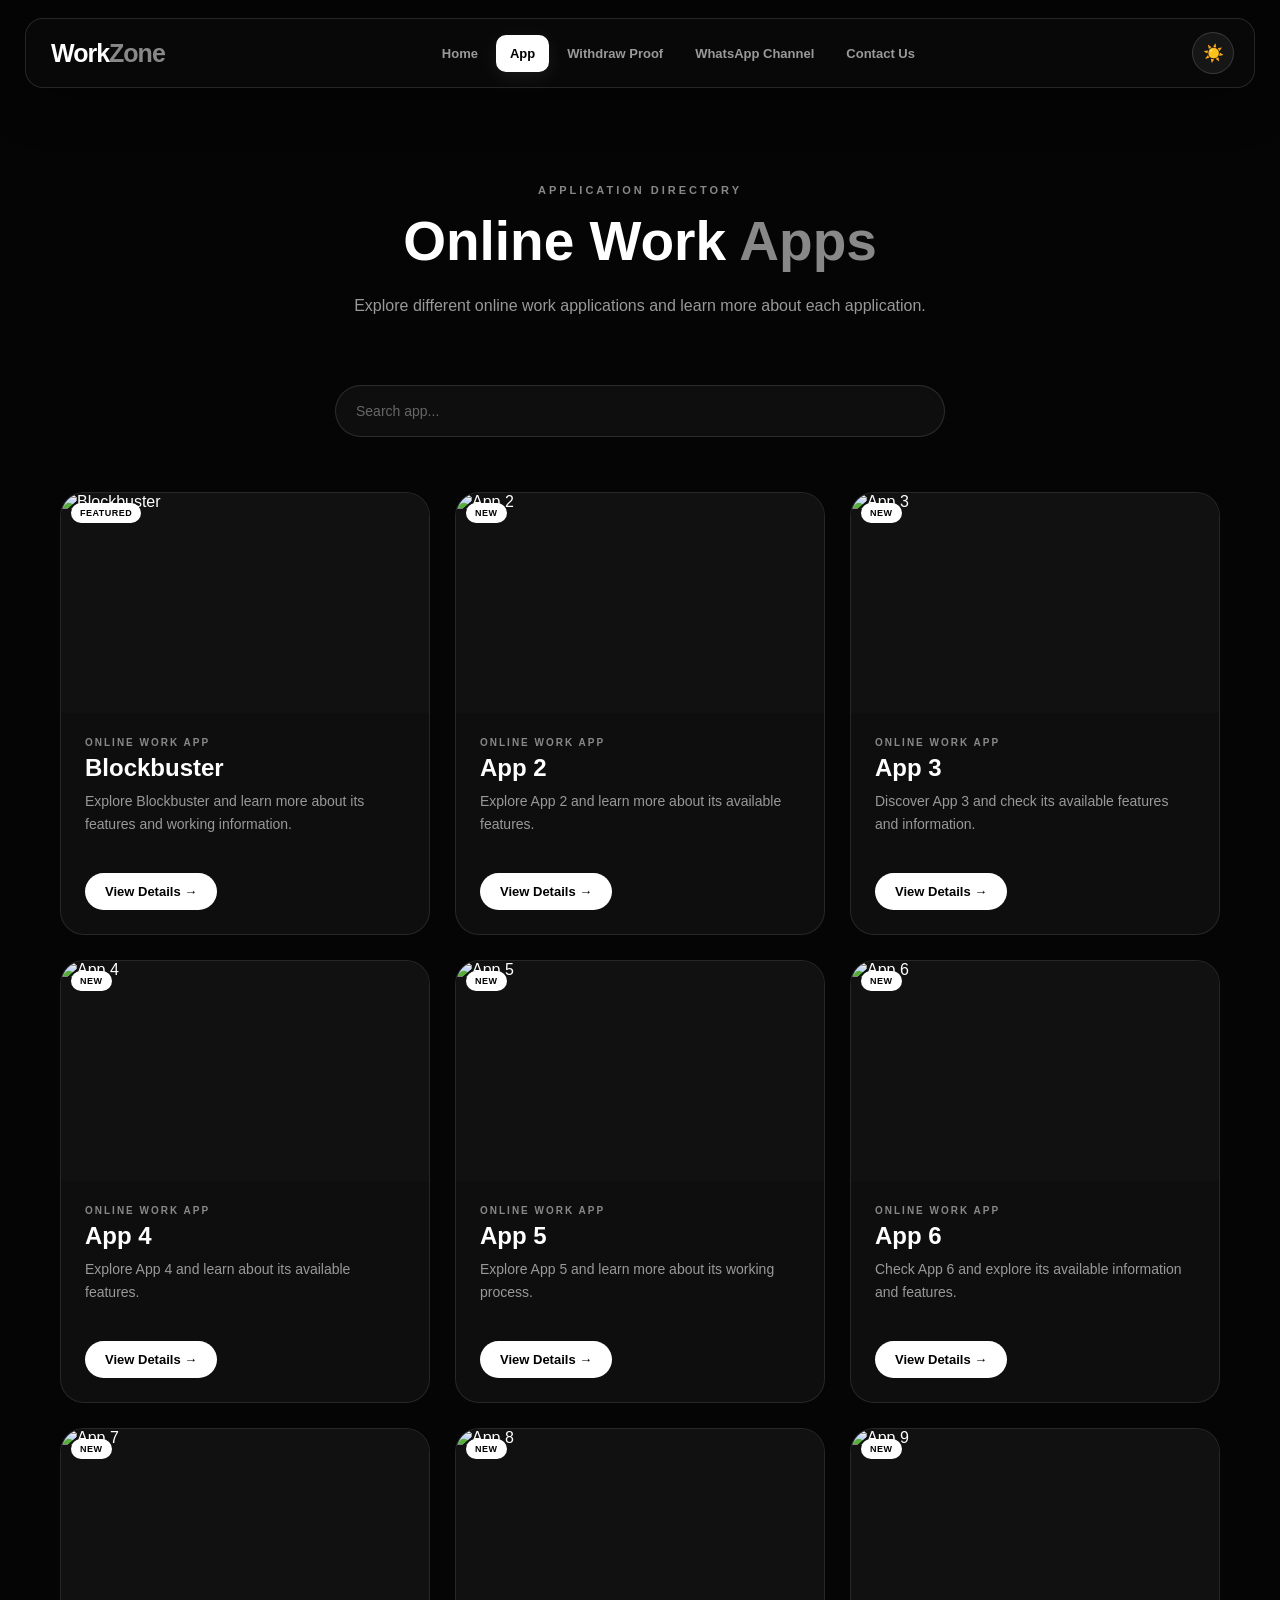
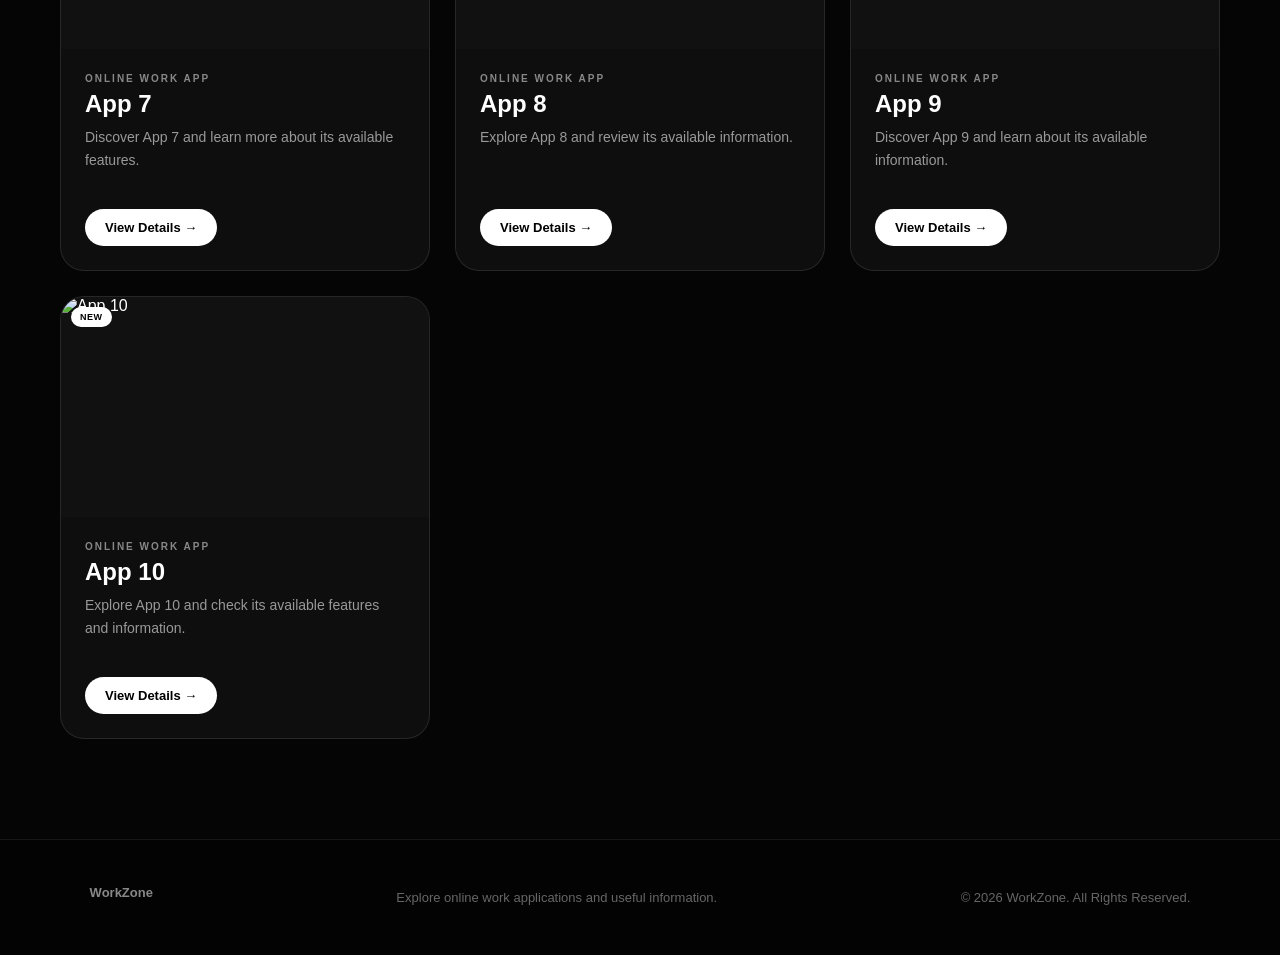
==== app.html @ 57184863 "Upload EarnAura website" ====
<!DOCTYPE html>
<html lang="en">

<head>
    <meta charset="UTF-8">
    <meta name="viewport" content="width=device-width, initial-scale=1.0">

    <title>WorkZone - Online Work Apps</title>

    <link rel="stylesheet" href="app.css">
</head>

<body>

<!-- =========================
     NAVBAR
========================== -->

<nav class="navbar">

    <a href="index.html" class="logo">
        Work<span>Zone</span>
    </a>

    <button class="menu-btn" onclick="toggleMenu()">
        ☰
    </button>

    <ul class="nav-links" id="navLinks">

        <li>
            <a href="index.html">Home</a>
        </li>

        <li>
            <a href="app.html" class="active">App</a>
        </li>

        <li>
            <a href="withdraw-proof.html">
                Withdraw Proof
            </a>
        </li>

        <li>
            <a href="index.html#whatsapp">
                WhatsApp Channel
            </a>
        </li>

        <li>
            <a href="index.html#contact">
                Contact Us
            </a>
        </li>

    </ul>

    <button
        class="theme-toggle"
        id="themeToggle"
        aria-label="Change Theme"
    >
        ☀️
    </button>

</nav>


<!-- =========================
     PAGE HEADER
========================== -->

<header class="page-header">

    <span class="section-tag">
        APPLICATION DIRECTORY
    </span>

    <h1>
        Online Work <span>Apps</span>
    </h1>

    <p>
        Explore different online work applications and
        learn more about each application.
    </p>

</header>


<!-- =========================
     SEARCH
========================== -->

<div class="app-search">

    <input
        type="text"
        id="appSearch"
        placeholder="Search app..."
        onkeyup="searchApps()"
    >

</div>


<!-- =========================
     APPS
========================== -->

<main class="apps-container">


    <!-- APP 1 -->

    <article class="app-card">

        <div class="app-image">

            <img
                src="images/app1.jpg"
                alt="Blockbuster"
            >

            <span>FEATURED</span>

        </div>

        <div class="app-info">

            <small>ONLINE WORK APP</small>

            <h2>Blockbuster</h2>

            <p>
                Explore Blockbuster and learn more about
                its features and working information.
            </p>

            <a href="app1.html">
                View Details →
            </a>

        </div>

    </article>


    <!-- APP 2 -->

    <article class="app-card">

        <div class="app-image">

            <img
                src="images/app2.jpg"
                alt="App 2"
            >

            <span>NEW</span>

        </div>

        <div class="app-info">

            <small>ONLINE WORK APP</small>

            <h2>App 2</h2>

            <p>
                Explore App 2 and learn more about its
                available features.
            </p>

            <a href="app2.html">
                View Details →
            </a>

        </div>

    </article>


    <!-- APP 3 -->

    <article class="app-card">

        <div class="app-image">

            <img
                src="images/app3.jpg"
                alt="App 3"
            >

            <span>NEW</span>

        </div>

        <div class="app-info">

            <small>ONLINE WORK APP</small>

            <h2>App 3</h2>

            <p>
                Discover App 3 and check its available
                features and information.
            </p>

            <a href="app3.html">
                View Details →
            </a>

        </div>

    </article>


    <!-- APP 4 -->

    <article class="app-card">

        <div class="app-image">

            <img
                src="images/app4.jpg"
                alt="App 4"
            >

            <span>NEW</span>

        </div>

        <div class="app-info">

            <small>ONLINE WORK APP</small>

            <h2>App 4</h2>

            <p>
                Explore App 4 and learn about its
                available features.
            </p>

            <a href="app4.html">
                View Details →
            </a>

        </div>

    </article>


    <!-- APP 5 -->

    <article class="app-card">

        <div class="app-image">

            <img
                src="images/app5.jpg"
                alt="App 5"
            >

            <span>NEW</span>

        </div>

        <div class="app-info">

            <small>ONLINE WORK APP</small>

            <h2>App 5</h2>

            <p>
                Explore App 5 and learn more about
                its working process.
            </p>

            <a href="app5.html">
                View Details →
            </a>

        </div>

    </article>


    <!-- APP 6 -->

    <article class="app-card">

        <div class="app-image">

            <img
                src="images/app6.jpg"
                alt="App 6"
            >

            <span>NEW</span>

        </div>

        <div class="app-info">

            <small>ONLINE WORK APP</small>

            <h2>App 6</h2>

            <p>
                Check App 6 and explore its available
                information and features.
            </p>

            <a href="app6.html">
                View Details →
            </a>

        </div>

    </article>


    <!-- APP 7 -->

    <article class="app-card">

        <div class="app-image">

            <img
                src="images/app7.jpg"
                alt="App 7"
            >

            <span>NEW</span>

        </div>

        <div class="app-info">

            <small>ONLINE WORK APP</small>

            <h2>App 7</h2>

            <p>
                Discover App 7 and learn more about
                its available features.
            </p>

            <a href="app7.html">
                View Details →
            </a>

        </div>

    </article>


    <!-- APP 8 -->

    <article class="app-card">

        <div class="app-image">

            <img
                src="images/app8.jpg"
                alt="App 8"
            >

            <span>NEW</span>

        </div>

        <div class="app-info">

            <small>ONLINE WORK APP</small>

            <h2>App 8</h2>

            <p>
                Explore App 8 and review its available
                information.
            </p>

            <a href="app8.html">
                View Details →
            </a>

        </div>

    </article>


    <!-- APP 9 -->

    <article class="app-card">

        <div class="app-image">

            <img
                src="images/app9.jpg"
                alt="App 9"
            >

            <span>NEW</span>

        </div>

        <div class="app-info">

            <small>ONLINE WORK APP</small>

            <h2>App 9</h2>

            <p>
                Discover App 9 and learn about its
                available information.
            </p>

            <a href="app9.html">
                View Details →
            </a>

        </div>

    </article>


    <!-- APP 10 -->

    <article class="app-card">

        <div class="app-image">

            <img
                src="images/app10.jpg"
                alt="App 10"
            >

            <span>NEW</span>

        </div>

        <div class="app-info">

            <small>ONLINE WORK APP</small>

            <h2>App 10</h2>

            <p>
                Explore App 10 and check its available
                features and information.
            </p>

            <a href="app10.html">
                View Details →
            </a>

        </div>

    </article>


</main>


<!-- =========================
     FOOTER
========================== -->

<footer class="app-footer">

    <a href="index.html" class="footer-logo">
        Work<span>Zone</span>
    </a>

    <p>
        Explore online work applications and useful information.
    </p>

    <p>
        © 2026 WorkZone. All Rights Reserved.
    </p>

</footer>


<!-- =========================
     JAVASCRIPT
========================== -->

<script>

function toggleMenu() {

    document
        .getElementById("navLinks")
        .classList.toggle("show");

}


function searchApps() {

    const input =
        document
            .getElementById("appSearch")
            .value
            .toLowerCase()
            .trim();

    const cards =
        document.querySelectorAll(".app-card");


    cards.forEach(card => {

        const name =
            card
                .querySelector("h2")
                .textContent
                .toLowerCase();


        if (name.includes(input)) {

            card.style.display = "";

        } else {

            card.style.display = "none";

        }

    });

}


document
    .querySelectorAll(".nav-links a")
    .forEach(link => {

        link.addEventListener("click", () => {

            document
                .getElementById("navLinks")
                .classList.remove("show");

        });

    });


/* THEME */

const themeToggle =
    document.getElementById("themeToggle");


themeToggle.addEventListener("click", () => {

    document.body.classList.toggle("light-mode");


    if (
        document.body.classList.contains("light-mode")
    ) {

        themeToggle.textContent = "🌙";

        localStorage.setItem(
            "workzone-theme",
            "light"
        );

    } else {

        themeToggle.textContent = "☀️";

        localStorage.setItem(
            "workzone-theme",
            "dark"
        );

    }

});


if (
    localStorage.getItem("workzone-theme")
    === "light"
) {

    document.body.classList.add("light-mode");

    themeToggle.textContent = "🌙";

}

</script>

</body>
</html>
---- app.css ----
/* =====================================================
   WORKZONE - APP CSS
   Same Navbar + Color Scheme as Withdraw Proof
===================================================== */


/* =========================
   RESET
========================== */

* {
    margin: 0;
    padding: 0;
    box-sizing: border-box;
}

html {
    scroll-behavior: smooth;
}

body {
    font-family: Arial, Helvetica, sans-serif;
    background: #050505;
    color: #ffffff;
    min-height: 100vh;
    transition: background 0.4s ease, color 0.4s ease;
    overflow-x: hidden;
}

a {
    text-decoration: none;
    color: inherit;
}

img {
    display: block;
    max-width: 100%;
}

button,
input {
    font-family: inherit;
}


/* =========================
   NAVBAR
========================== */

.navbar {
    position: fixed;
    top: 18px;
    left: 50%;
    transform: translateX(-50%);

    width: calc(100% - 50px);
    max-width: 1250px;
    min-height: 70px;

    padding: 10px 20px 10px 25px;

    display: flex;
    align-items: center;
    justify-content: space-between;

    gap: 15px;

    background: rgba(10, 10, 10, 0.82);

    border: 1px solid rgba(255, 255, 255, 0.12);

    border-radius: 18px;

    backdrop-filter: blur(18px);
    -webkit-backdrop-filter: blur(18px);

    box-shadow:
        0 15px 45px rgba(0, 0, 0, 0.35);

    z-index: 9999;

    animation: navbarDrop 0.8s ease both;
}


/* LOGO */

.logo {
    color: #ffffff;

    text-decoration: none;

    font-size: 25px;
    font-weight: 900;

    letter-spacing: -1px;

    white-space: nowrap;

    transition: 0.3s ease;
}

.logo span {
    color: #888888;
}

.logo:hover {
    transform: translateY(-2px);
}


/* NAV LINKS */

.nav-links {
    display: flex;

    align-items: center;
    justify-content: center;

    gap: 4px;

    list-style: none;

    margin: 0;
    padding: 0;

    flex: 1;
}

.nav-links a {
    display: block;

    padding: 11px 14px;

    color: #999999;

    text-decoration: none;

    font-size: 13px;
    font-weight: 600;

    border-radius: 10px;

    transition:
        color 0.3s ease,
        background 0.3s ease,
        transform 0.3s ease;
}

.nav-links a:hover {
    color: #ffffff;

    background: rgba(255, 255, 255, 0.06);

    transform: translateY(-2px);
}

.nav-links a.active {
    color: #000000;

    background: #ffffff;

    font-weight: 800;

    box-shadow:
        0 5px 20px rgba(255, 255, 255, 0.08);
}


/* MENU BUTTON */

.menu-btn {
    display: none;

    width: 42px;
    height: 42px;

    border: 1px solid rgba(255, 255, 255, 0.15);

    border-radius: 10px;

    background: rgba(255, 255, 255, 0.06);

    color: #ffffff;

    font-size: 21px;

    cursor: pointer;

    transition: 0.3s ease;
}

.menu-btn:hover {
    background: #ffffff;
    color: #000000;
}


/* THEME BUTTON */

.theme-toggle {
    flex-shrink: 0;

    width: 42px;
    height: 42px;

    border: 1px solid rgba(255, 255, 255, 0.15);

    border-radius: 50%;

    background: rgba(255, 255, 255, 0.06);

    color: #ffffff;

    font-size: 17px;

    cursor: pointer;

    display: flex;
    align-items: center;
    justify-content: center;

    transition: 0.3s ease;
}

.theme-toggle:hover {
    background: #ffffff;

    color: #000000;

    transform:
        rotate(20deg)
        scale(1.08);
}


/* =========================
   PAGE HEADER
========================== */

.page-header {
    max-width: 850px;

    margin: auto;

    padding:
        180px
        20px
        65px;

    text-align: center;

    animation:
        headerShow 1s ease both;
}

.section-tag {
    display: inline-block;

    color: #888888;

    font-size: 11px;

    letter-spacing: 3px;

    font-weight: 800;

    margin-bottom: 15px;
}

.page-header h1 {
    font-size: 55px;

    line-height: 1.1;

    margin-bottom: 20px;

    font-weight: 900;
}

.page-header h1 span {
    color: #888888;
}

.page-header p {
    color: #999999;

    line-height: 1.8;

    font-size: 16px;
}


/* =========================
   SEARCH
========================== */

.app-search {
    max-width: 650px;

    margin:
        0 auto 55px;

    padding:
        0 20px;
}

.app-search input {
    width: 100%;

    height: 52px;

    padding:
        0 20px;

    background:
        rgba(255, 255, 255, 0.04);

    border:
        1px solid
        rgba(255, 255, 255, 0.12);

    border-radius: 30px;

    outline: none;

    color: #ffffff;

    font-size: 14px;

    transition: 0.3s ease;
}

.app-search input::placeholder {
    color: #666666;
}

.app-search input:focus {
    border-color:
        rgba(255, 255, 255, 0.35);

    background:
        rgba(255, 255, 255, 0.07);

    box-shadow:
        0 0 0 4px
        rgba(255, 255, 255, 0.03);
}


/* =========================
   APPS CONTAINER
========================== */

.apps-container {
    max-width: 1200px;

    margin: auto;

    padding:
        0 20px
        100px;

    display: grid;

    grid-template-columns:
        repeat(3, 1fr);

    gap: 25px;
}


/* =========================
   APP CARD
========================== */

.app-card {
    position: relative;

    overflow: hidden;

    background:
        rgba(255, 255, 255, 0.04);

    border:
        1px solid
        rgba(255, 255, 255, 0.10);

    border-radius: 24px;

    transition:
        transform 0.4s ease,
        border-color 0.4s ease,
        box-shadow 0.4s ease;
}

.app-card:hover {
    transform:
        translateY(-7px);

    border-color:
        rgba(255, 255, 255, 0.25);

    box-shadow:
        0 25px 60px
        rgba(0, 0, 0, 0.50);
}


/* =========================
   APP IMAGE
========================== */

.app-image {
    position: relative;

    width: 100%;

    height: 220px;

    background: #111111;

    overflow: hidden;
}

.app-image img {
    width: 100%;
    height: 100%;

    object-fit: cover;

    display: block;

    transition:
        transform 0.5s ease,
        filter 0.4s ease;
}

.app-card:hover .app-image img {
    transform: scale(1.08);

    filter: brightness(1.08);
}


/* BADGE */

.app-image span {
    position: absolute;

    top: 10px;
    left: 10px;

    padding:
        5px 9px;

    background: #ffffff;

    color: #000000;

    border-radius: 15px;

    font-size: 9px;

    font-weight: 900;

    letter-spacing: 0.5px;
}


/* =========================
   APP INFO
========================== */

.app-info {
    padding: 24px;
}

.app-info small {
    display: block;

    color: #888888;

    font-size: 10px;

    letter-spacing: 2px;

    font-weight: 800;

    margin-bottom: 6px;
}

.app-info h2 {
    color: #ffffff;

    font-size: 24px;

    margin:
        0 0 8px;

    font-weight: 800;
}

.app-info p {
    color: #999999;

    font-size: 14px;

    line-height: 1.6;

    min-height: 65px;
}


/* =========================
   VIEW DETAILS BUTTON
========================== */

.app-info a {
    display: inline-block;

    margin-top: 18px;

    padding:
        11px 20px;

    background: #ffffff;

    color: #000000;

    text-decoration: none;

    border-radius: 25px;

    font-size: 13px;

    font-weight: 800;

    transition:
        transform 0.3s ease,
        box-shadow 0.3s ease;
}

.app-info a:hover {
    transform:
        translateX(5px);

    box-shadow:
        0 10px 30px
        rgba(255, 255, 255, 0.15);
}


/* =========================
   FOOTER
========================== */

.app-footer {
    padding:
        45px 7%;

    border-top:
        1px solid
        rgba(255, 255, 255, 0.08);

    display: flex;

    align-items: center;
    justify-content: space-between;

    gap: 30px;

    background: #030303;
}

.footer-logo {
    display: inline-block;

    color: #ffffff;

    text-decoration: none;

    font-size: 25px;

    font-weight: 900;

    margin-bottom: 10px;
}

.footer-logo span {
    color: #888888;
}

.app-footer p {
    color: #666666;

    font-size: 13px;
}

.app-footer > a {
    color: #888888;

    text-decoration: none;

    font-size: 13px;

    font-weight: 700;

    transition: 0.3s ease;
}

.app-footer > a:hover {
    color: #ffffff;
}


/* =========================
   ANIMATIONS
========================== */

@keyframes navbarDrop {

    from {
        opacity: 0;

        transform:
            translateX(-50%)
            translateY(-30px);
    }

    to {
        opacity: 1;

        transform:
            translateX(-50%)
            translateY(0);
    }
}

@keyframes headerShow {

    from {
        opacity: 0;

        transform:
            translateY(40px);
    }

    to {
        opacity: 1;

        transform:
            translateY(0);
    }
}


/* =========================
   LIGHT MODE
========================== */

body.light-mode {
    background: #f5f5f5;

    color: #111111;
}


/* NAVBAR */

body.light-mode .navbar {
    background:
        rgba(255, 255, 255, 0.88);

    border-color:
        rgba(0, 0, 0, 0.10);

    box-shadow:
        0 15px 45px
        rgba(0, 0, 0, 0.10);
}

body.light-mode .logo {
    color: #111111;
}

body.light-mode .logo span {
    color: #777777;
}

body.light-mode .nav-links a {
    color: #666666;
}

body.light-mode .nav-links a:hover {
    color: #111111;

    background:
        rgba(0, 0, 0, 0.05);
}

body.light-mode .nav-links a.active {
    background: #111111;

    color: #ffffff;
}

body.light-mode .theme-toggle {
    background: #111111;

    color: #ffffff;

    border-color: #222222;
}

body.light-mode .menu-btn {
    background: rgba(0, 0, 0, 0.05);

    color: #111111;

    border-color:
        rgba(0, 0, 0, 0.12);
}


/* HEADER */

body.light-mode .page-header h1 {
    color: #111111;
}

body.light-mode .page-header h1 span {
    color: #777777;
}

body.light-mode .page-header p {
    color: #666666;
}


/* SEARCH */

body.light-mode .app-search input {
    background: #ffffff;

    color: #111111;

    border-color:
        rgba(0, 0, 0, 0.12);
}

body.light-mode .app-search input::placeholder {
    color: #999999;
}

body.light-mode .app-search input:focus {
    border-color:
        rgba(0, 0, 0, 0.30);

    background: #ffffff;
}


/* APP CARDS */

body.light-mode .app-card {
    background: #ffffff;

    border-color:
        rgba(0, 0, 0, 0.10);

    box-shadow:
        0 10px 35px
        rgba(0, 0, 0, 0.05);
}

body.light-mode .app-card:hover {
    border-color:
        rgba(0, 0, 0, 0.20);

    box-shadow:
        0 25px 60px
        rgba(0, 0, 0, 0.10);
}

body.light-mode .app-info h2 {
    color: #111111;
}

body.light-mode .app-info p {
    color: #666666;
}


/* FOOTER */

body.light-mode .app-footer {
    background: #eeeeee;

    border-color:
        rgba(0, 0, 0, 0.10);
}

body.light-mode .footer-logo {
    color: #111111;
}

body.light-mode .footer-logo span {
    color: #777777;
}

body.light-mode .app-footer p {
    color: #777777;
}

body.light-mode .app-footer > a {
    color: #666666;
}

body.light-mode .app-footer > a:hover {
    color: #111111;
}


/* =========================
   TABLET
========================== */

@media (max-width: 1050px) {

    .nav-links a {
        padding:
            10px 9px;

        font-size: 12px;
    }

    .apps-container {
        grid-template-columns:
            repeat(2, 1fr);
    }
}


/* =========================
   MOBILE
========================== */

@media (max-width: 850px) {

    .navbar {
        width:
            calc(100% - 30px);

        min-height: 65px;

        padding:
            8px 15px;
    }

    .menu-btn {
        display: flex;

        align-items: center;
        justify-content: center;

        margin-left: auto;
    }

    .nav-links {
        position: absolute;

        top: 76px;
        left: 0;

        width: 100%;

        padding: 12px;

        display: flex;

        flex-direction: column;

        align-items: stretch;

        gap: 5px;

        background:
            rgba(10, 10, 10, 0.96);

        border:
            1px solid
            rgba(255, 255, 255, 0.12);

        border-radius: 16px;

        backdrop-filter: blur(20px);

        opacity: 0;

        visibility: hidden;

        transform:
            translateY(-15px)
            scale(0.98);

        transition:
            opacity 0.3s ease,
            visibility 0.3s ease,
            transform 0.3s ease;
    }

    .nav-links.show {
        opacity: 1;

        visibility: visible;

        transform:
            translateY(0)
            scale(1);
    }

    .nav-links a {
        width: 100%;

        padding:
            13px 15px;
    }

    body.light-mode .nav-links {
        background:
            rgba(255, 255, 255, 0.97);

        border-color:
            rgba(0, 0, 0, 0.10);
    }

    .page-header {
        padding-top:
            145px;
    }

    .page-header h1 {
        font-size: 42px;
    }

    .apps-container {
        padding:
            0 20px
            70px;

        grid-template-columns: 1fr;

        gap: 20px;
    }

    .app-card {
        border-radius: 20px;
    }

    .app-info {
        padding: 22px;
    }

    .app-footer {
        padding:
            35px 20px;

        flex-direction: column;

        text-align: center;
    }
}


/* =========================
   SMALL MOBILE
========================== */

@media (max-width: 550px) {

    .navbar {
        top: 12px;

        width:
            calc(100% - 22px);

        border-radius: 15px;
    }

    .logo {
        font-size: 22px;
    }

    .theme-toggle {
        width: 38px;

        height: 38px;

        font-size: 15px;
    }

    .menu-btn {
        width: 38px;

        height: 38px;
    }

    .page-header {
        padding:
            130px 20px
            50px;
    }

    .page-header h1 {
        font-size: 35px;
    }

    .page-header p {
        font-size: 14px;
    }

    .app-search {
        padding:
            0 15px;
    }

    .app-image {
        height: 210px;
    }

    .app-info h2 {
        font-size: 22px;
    }

    .app-footer {
        padding:
            35px 20px;
    }
}
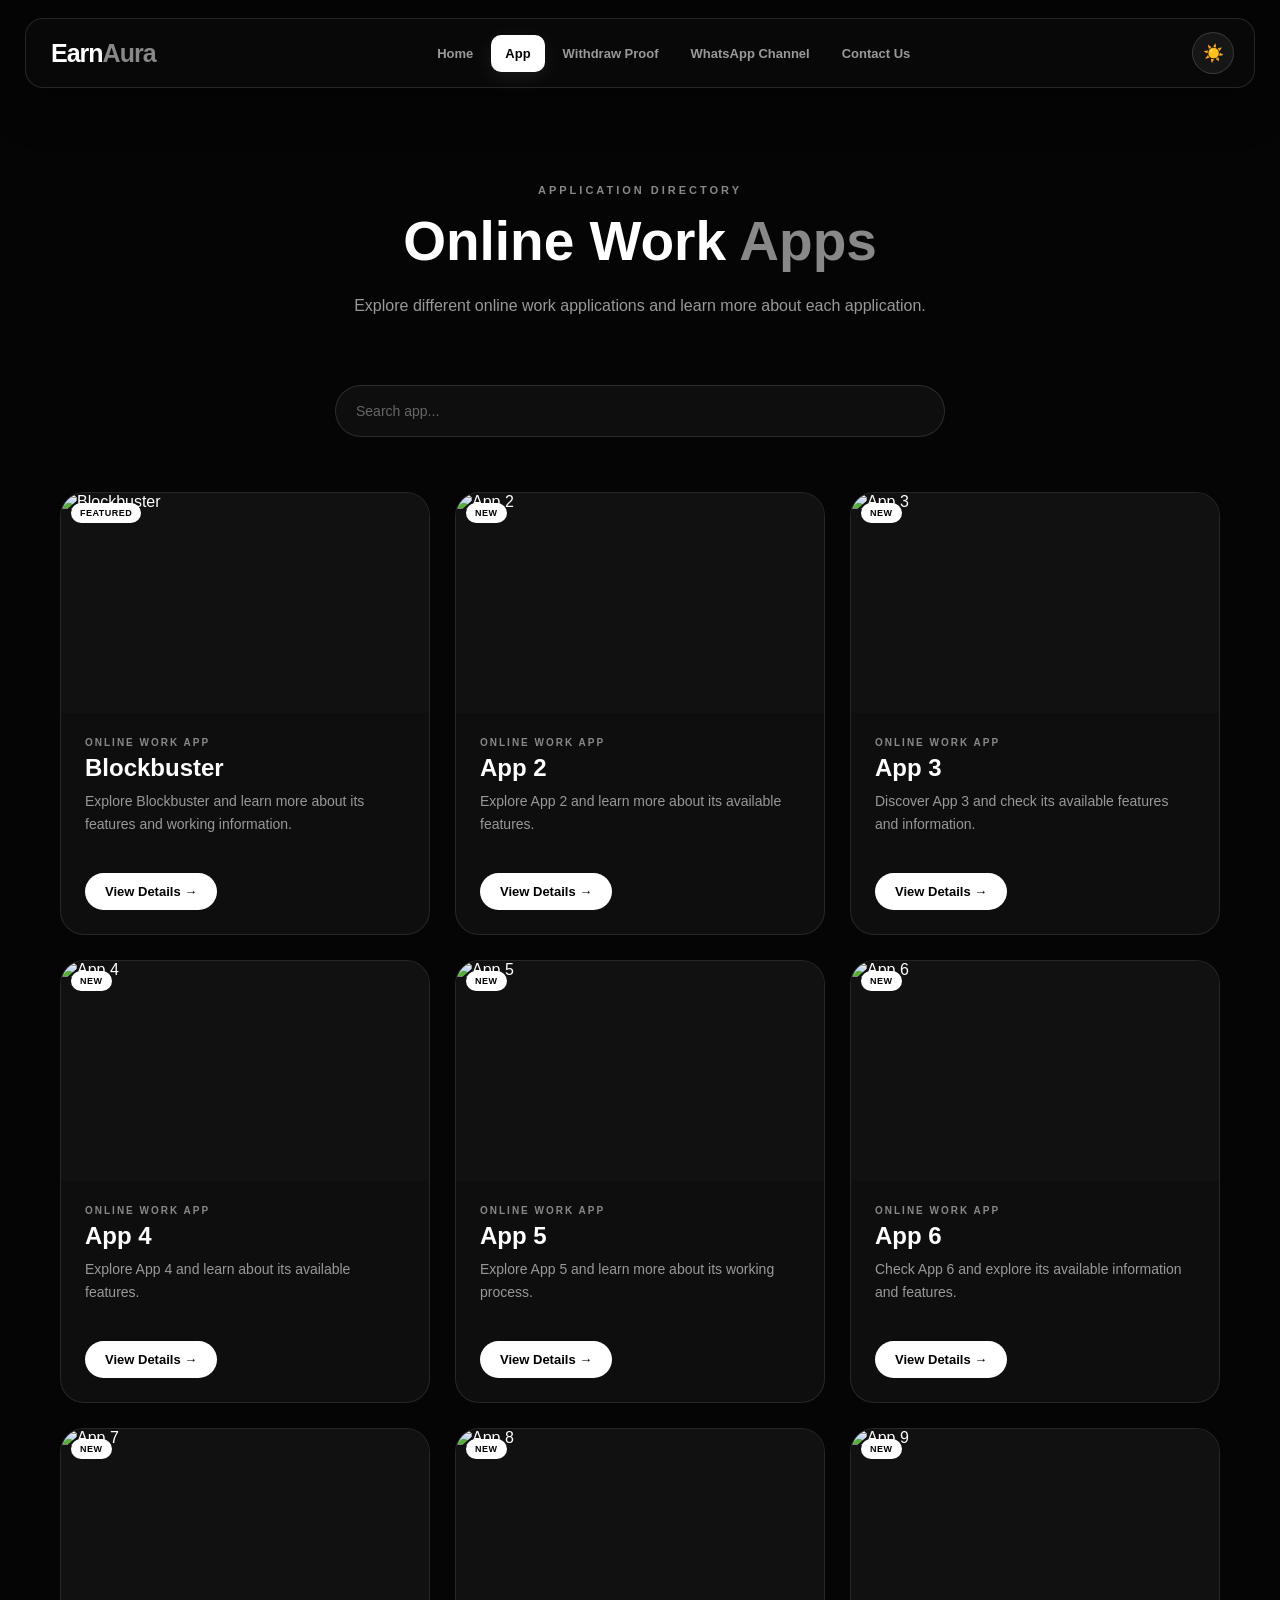
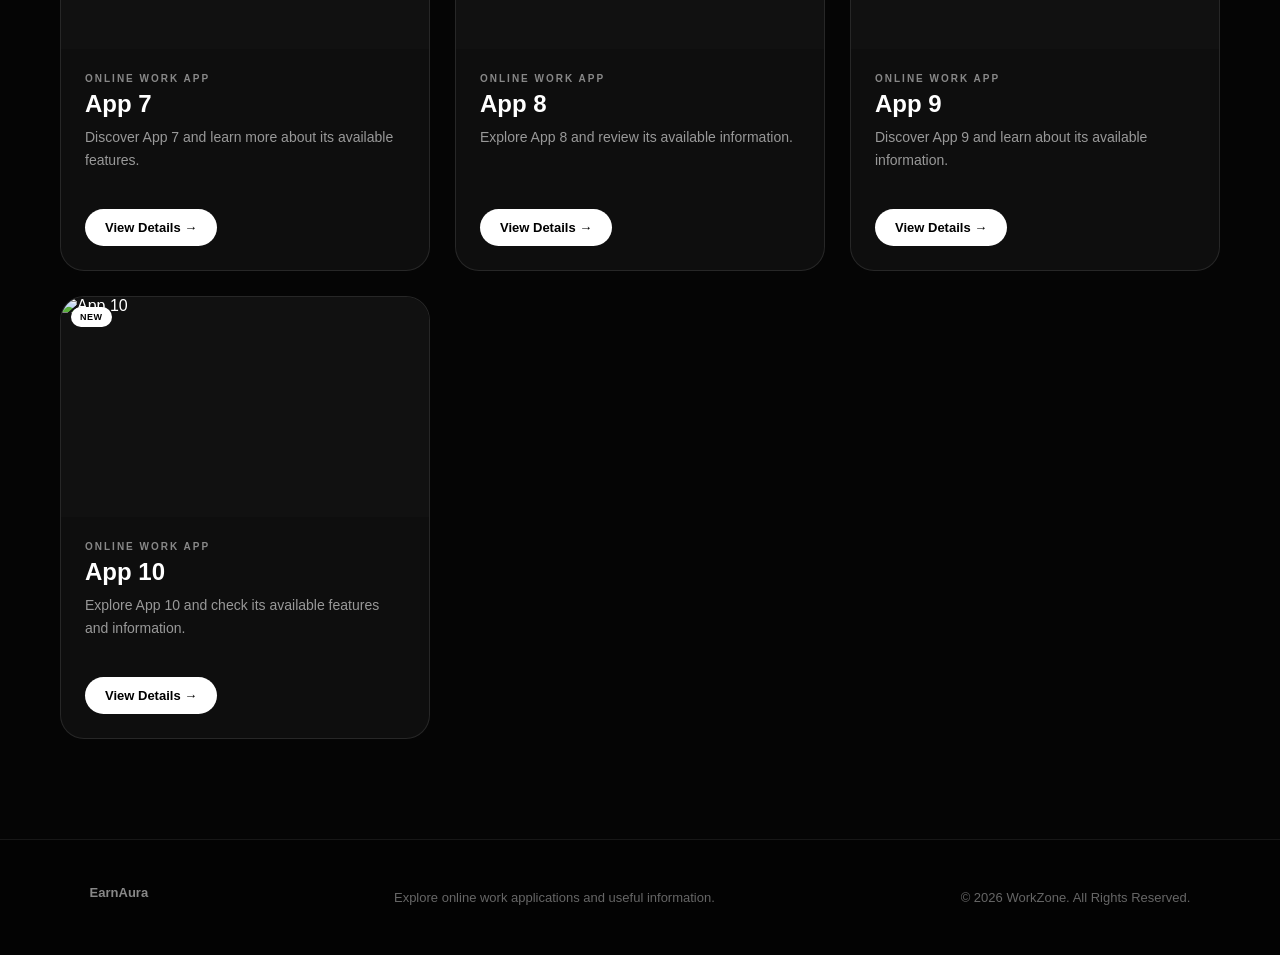
==== commit 341c502f: "Update website" ====
--- a/app.html
+++ b/app.html
@@ -5,7 +5,7 @@
     <meta charset="UTF-8">
     <meta name="viewport" content="width=device-width, initial-scale=1.0">
 
-    <title>WorkZone - Online Work Apps</title>
+    <title>EarnAura - Online Work Apps</title>
 
     <link rel="stylesheet" href="app.css">
 </head>
@@ -19,7 +19,7 @@
 <nav class="navbar">
 
     <a href="index.html" class="logo">
-        Work<span>Zone</span>
+        Earn<span>Aura</span>
     </a>
 
     <button class="menu-btn" onclick="toggleMenu()">
@@ -37,19 +37,19 @@
         </li>
 
         <li>
-            <a href="withdraw-proof.html">
+            <a href="withdrawproof.html">
                 Withdraw Proof
             </a>
         </li>
 
         <li>
-            <a href="index.html#whatsapp">
+            <a href="Channel.html">
                 WhatsApp Channel
             </a>
         </li>
 
         <li>
-            <a href="index.html#contact">
+            <a href="contact.html">
                 Contact Us
             </a>
         </li>
@@ -472,7 +472,7 @@
 <footer class="app-footer">
 
     <a href="index.html" class="footer-logo">
-        Work<span>Zone</span>
+        Earn<span>Aura</span>
     </a>
 
     <p>
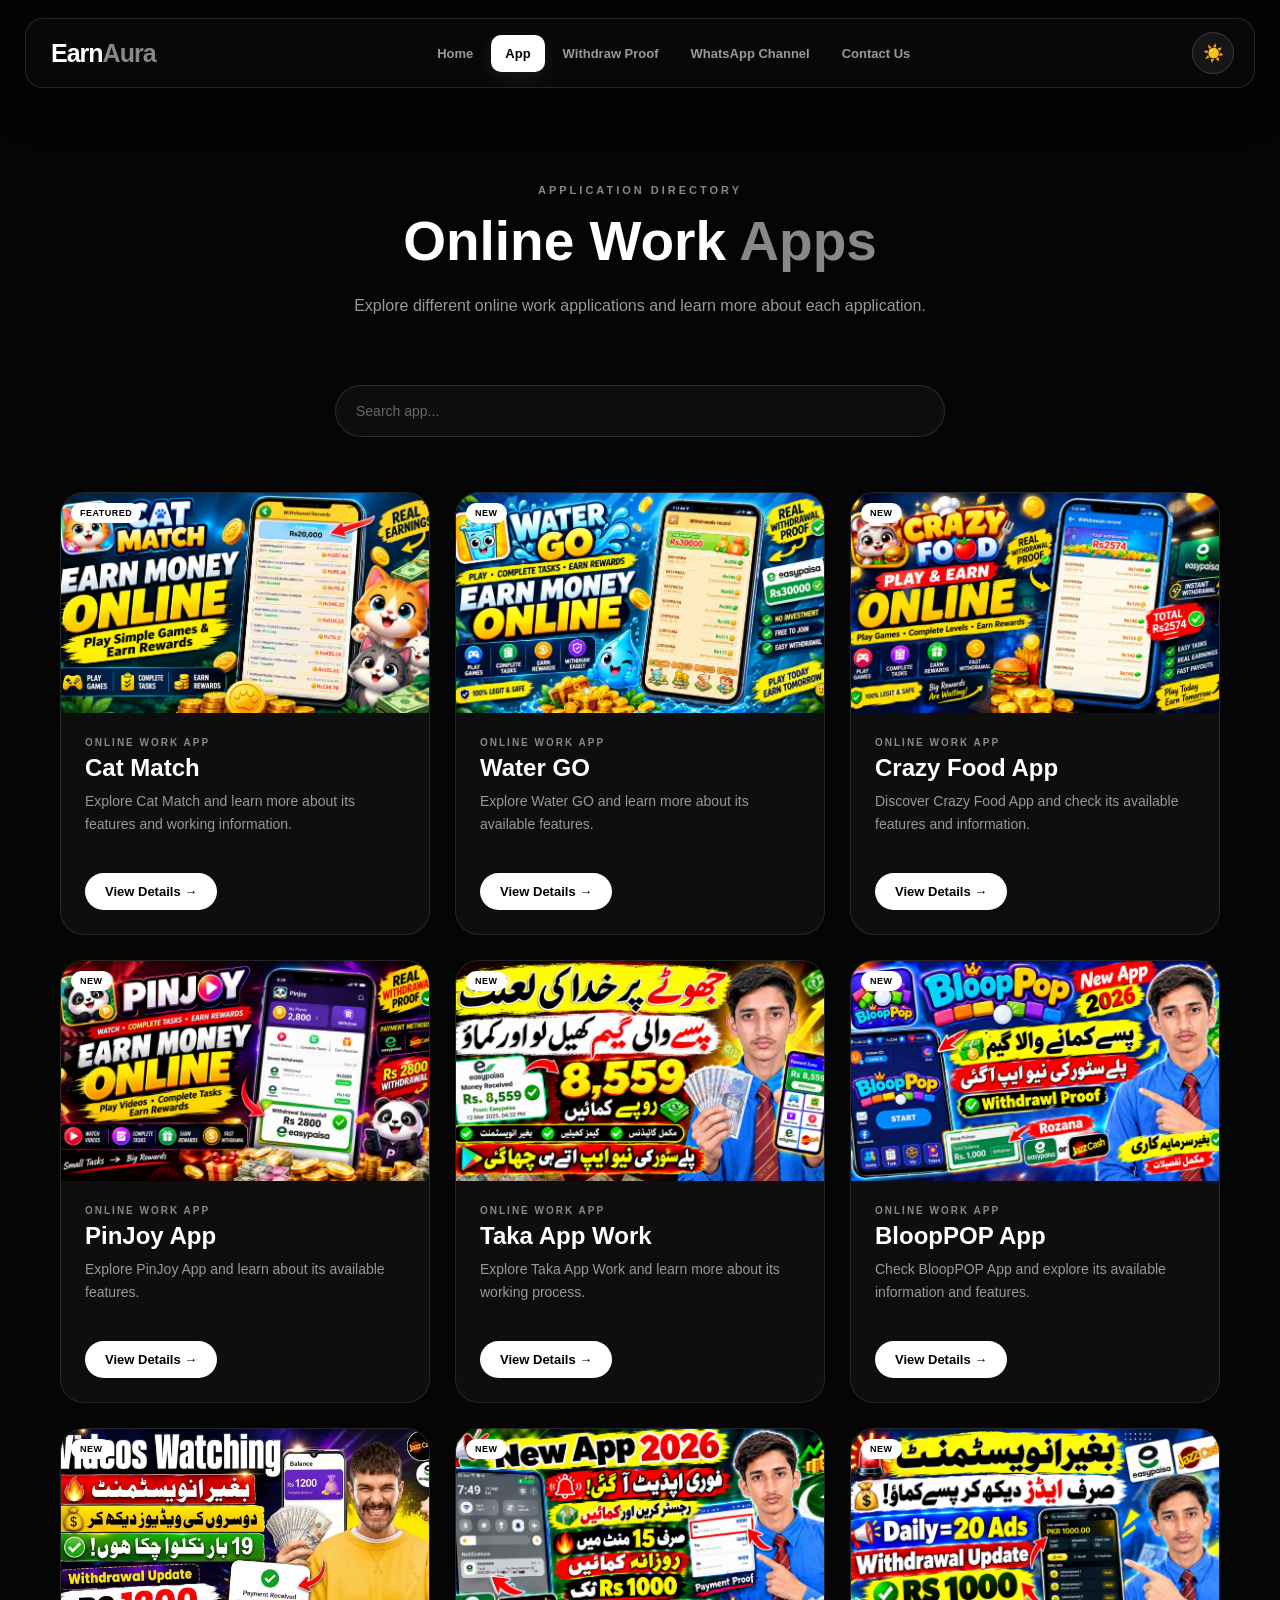
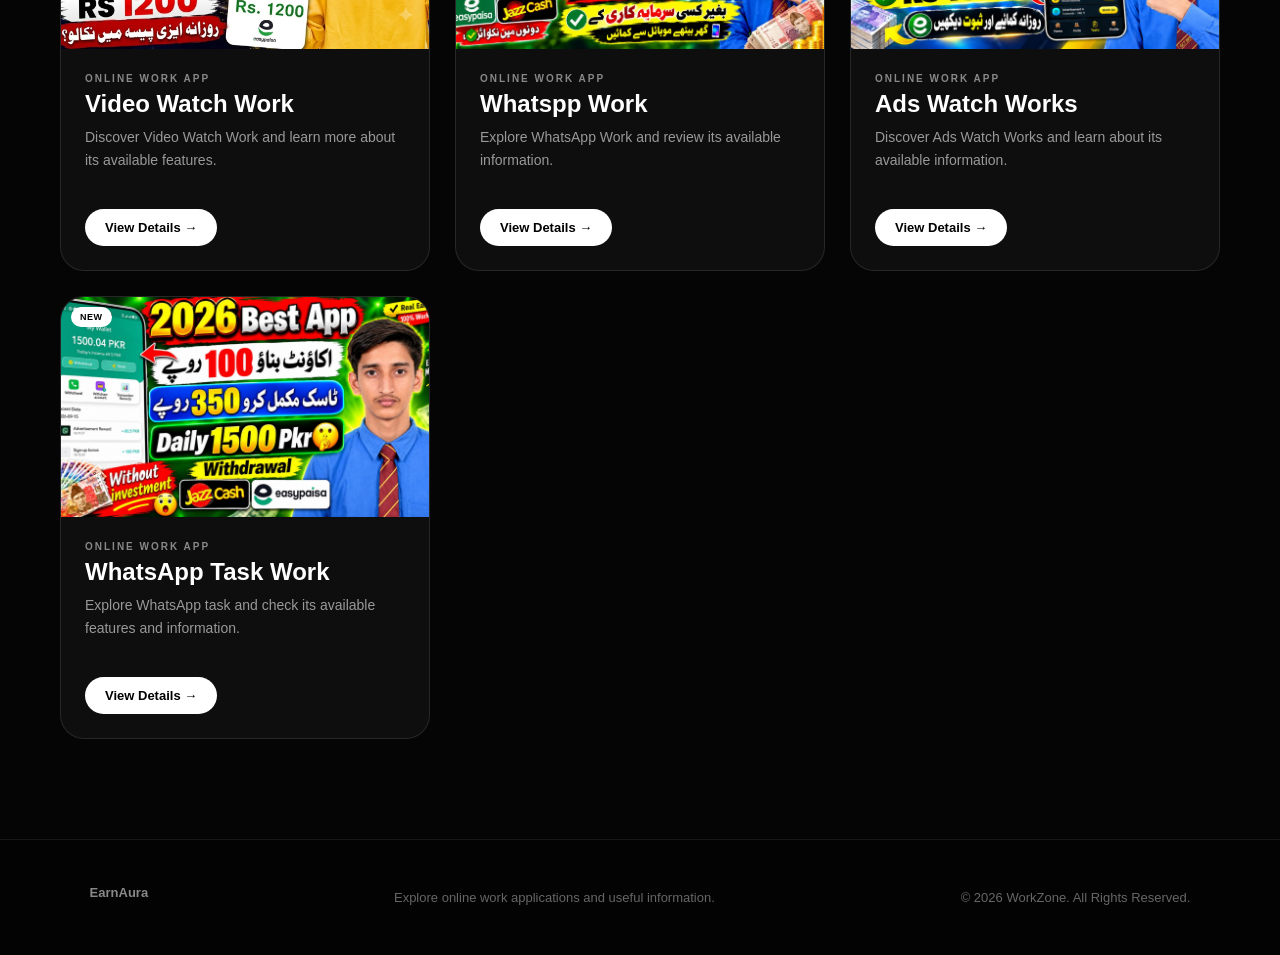
==== commit 3de25c4a: "Update website" ====
--- a/app.html
+++ b/app.html
@@ -37,9 +37,7 @@
         </li>
 
         <li>
-            <a href="withdrawproof.html">
-                Withdraw Proof
-            </a>
+            <a href="Withdrawproof.html">Withdraw Proof</a>
         </li>
 
         <li>
@@ -119,8 +117,8 @@
         <div class="app-image">
 
             <img
-                src="images/app1.jpg"
-                alt="Blockbuster"
+                src="catmatch.jpeg"
+                alt="Cat Match"
             >
 
             <span>FEATURED</span>
@@ -131,10 +129,10 @@
 
             <small>ONLINE WORK APP</small>
 
-            <h2>Blockbuster</h2>
-
-            <p>
-                Explore Blockbuster and learn more about
+            <h2>Cat Match</h2>
+
+            <p>
+                Explore Cat Match and learn more about
                 its features and working information.
             </p>
 
@@ -154,22 +152,22 @@
         <div class="app-image">
 
             <img
-                src="images/app2.jpg"
-                alt="App 2"
-            >
-
-            <span>NEW</span>
-
-        </div>
-
-        <div class="app-info">
-
-            <small>ONLINE WORK APP</small>
-
-            <h2>App 2</h2>
-
-            <p>
-                Explore App 2 and learn more about its
+                src="watergoo.jpeg"
+                alt="Water GO"
+            >
+
+            <span>NEW</span>
+
+        </div>
+
+        <div class="app-info">
+
+            <small>ONLINE WORK APP</small>
+
+            <h2>Water GO</h2>
+
+            <p>
+                Explore Water GO and learn more about its
                 available features.
             </p>
 
@@ -189,7 +187,7 @@
         <div class="app-image">
 
             <img
-                src="images/app3.jpg"
+                src="crazyfood.jpeg"
                 alt="App 3"
             >
 
@@ -201,10 +199,10 @@
 
             <small>ONLINE WORK APP</small>
 
-            <h2>App 3</h2>
-
-            <p>
-                Discover App 3 and check its available
+            <h2>Crazy Food App</h2>
+
+            <p>
+                Discover Crazy Food App and check its available
                 features and information.
             </p>
 
@@ -224,7 +222,7 @@
         <div class="app-image">
 
             <img
-                src="images/app4.jpg"
+                src="pinjoyap.jpeg"
                 alt="App 4"
             >
 
@@ -236,10 +234,10 @@
 
             <small>ONLINE WORK APP</small>
 
-            <h2>App 4</h2>
-
-            <p>
-                Explore App 4 and learn about its
+            <h2>PinJoy App</h2>
+
+            <p>
+                Explore PinJoy App and learn about its
                 available features.
             </p>
 
@@ -259,22 +257,22 @@
         <div class="app-image">
 
             <img
-                src="images/app5.jpg"
-                alt="App 5"
-            >
-
-            <span>NEW</span>
-
-        </div>
-
-        <div class="app-info">
-
-            <small>ONLINE WORK APP</small>
-
-            <h2>App 5</h2>
-
-            <p>
-                Explore App 5 and learn more about
+                src="Takaapp.jpeg"
+                alt="Takaapp"
+            >
+
+            <span>NEW</span>
+
+        </div>
+
+        <div class="app-info">
+
+            <small>ONLINE WORK APP</small>
+
+            <h2>Taka App Work</h2>
+
+            <p>
+                Explore Taka App Work and learn more about
                 its working process.
             </p>
 
@@ -294,7 +292,7 @@
         <div class="app-image">
 
             <img
-                src="images/app6.jpg"
+                src="BloopPOP.jpeg"
                 alt="App 6"
             >
 
@@ -306,10 +304,10 @@
 
             <small>ONLINE WORK APP</small>
 
-            <h2>App 6</h2>
-
-            <p>
-                Check App 6 and explore its available
+            <h2>BloopPOP App</h2>
+
+            <p>
+                Check BloopPOP App and explore its available
                 information and features.
             </p>
 
@@ -329,7 +327,7 @@
         <div class="app-image">
 
             <img
-                src="images/app7.jpg"
+                src="videowatch.jpeg"
                 alt="App 7"
             >
 
@@ -341,10 +339,10 @@
 
             <small>ONLINE WORK APP</small>
 
-            <h2>App 7</h2>
-
-            <p>
-                Discover App 7 and learn more about
+            <h2>Video Watch Work</h2>
+
+            <p>
+                Discover Video Watch Work and learn more about
                 its available features.
             </p>
 
@@ -364,22 +362,21 @@
         <div class="app-image">
 
             <img
-                src="images/app8.jpg"
+                src="newapp.jpeg"
                 alt="App 8"
             >
-
-            <span>NEW</span>
-
-        </div>
-
-        <div class="app-info">
-
-            <small>ONLINE WORK APP</small>
-
-            <h2>App 8</h2>
-
-            <p>
-                Explore App 8 and review its available
+            <span>NEW</span>
+
+        </div>
+
+        <div class="app-info">
+
+            <small>ONLINE WORK APP</small>
+
+            <h2>Whatspp Work</h2>
+
+            <p>
+                Explore WhatsApp Work and review its available
                 information.
             </p>
 
@@ -399,7 +396,7 @@
         <div class="app-image">
 
             <img
-                src="images/app9.jpg"
+                src="Ads watch.jpeg"
                 alt="App 9"
             >
 
@@ -411,10 +408,10 @@
 
             <small>ONLINE WORK APP</small>
 
-            <h2>App 9</h2>
-
-            <p>
-                Discover App 9 and learn about its
+            <h2>Ads Watch Works</h2>
+
+            <p>
+                Discover Ads Watch Works and learn about its
                 available information.
             </p>
 
@@ -434,22 +431,22 @@
         <div class="app-image">
 
             <img
-                src="images/app10.jpg"
-                alt="App 10"
-            >
-
-            <span>NEW</span>
-
-        </div>
-
-        <div class="app-info">
-
-            <small>ONLINE WORK APP</small>
-
-            <h2>App 10</h2>
-
-            <p>
-                Explore App 10 and check its available
+                src="whatsppapp.jpeg"
+                alt="WhatsApp Work"
+            >
+
+            <span>NEW</span>
+
+        </div>
+
+        <div class="app-info">
+
+            <small>ONLINE WORK APP</small>
+
+            <h2>WhatsApp Task Work</h2>
+
+            <p>
+                Explore WhatsApp task and check its available
                 features and information.
             </p>
 
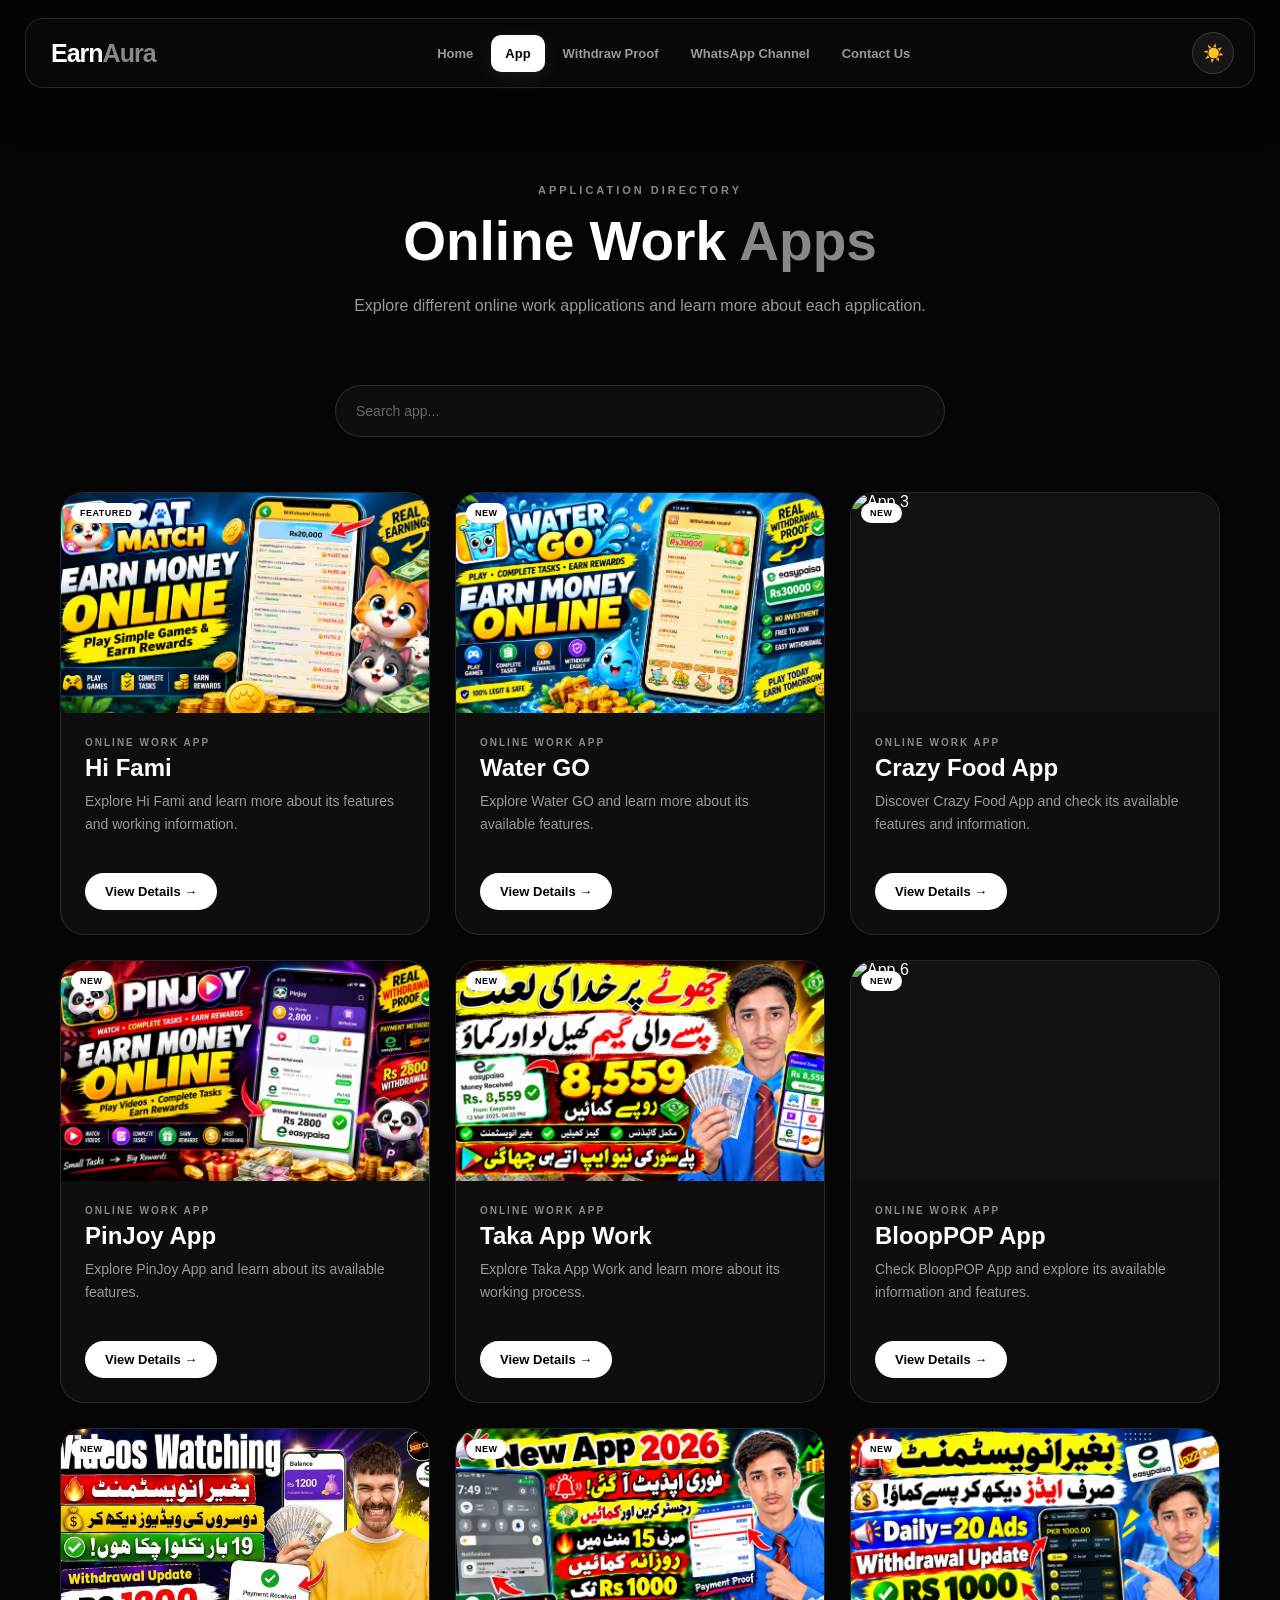
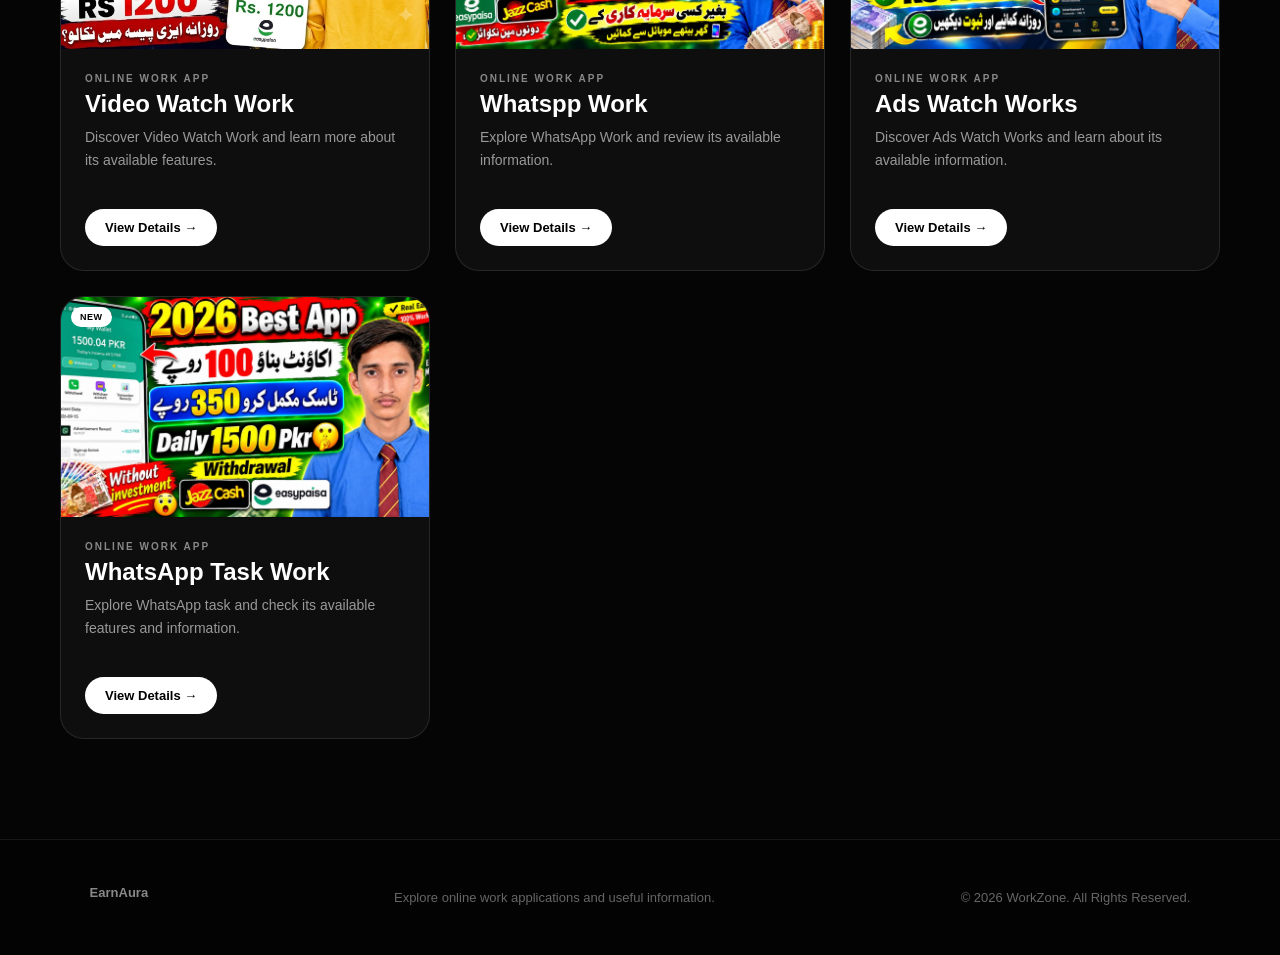
==== commit 63ed87c8: "Update website" ====
--- a/app.html
+++ b/app.html
@@ -129,10 +129,10 @@
 
             <small>ONLINE WORK APP</small>
 
-            <h2>Cat Match</h2>
-
-            <p>
-                Explore Cat Match and learn more about
+            <h2>Hi Fami</h2>
+
+            <p>
+                Explore Hi Fami and learn more about
                 its features and working information.
             </p>
 
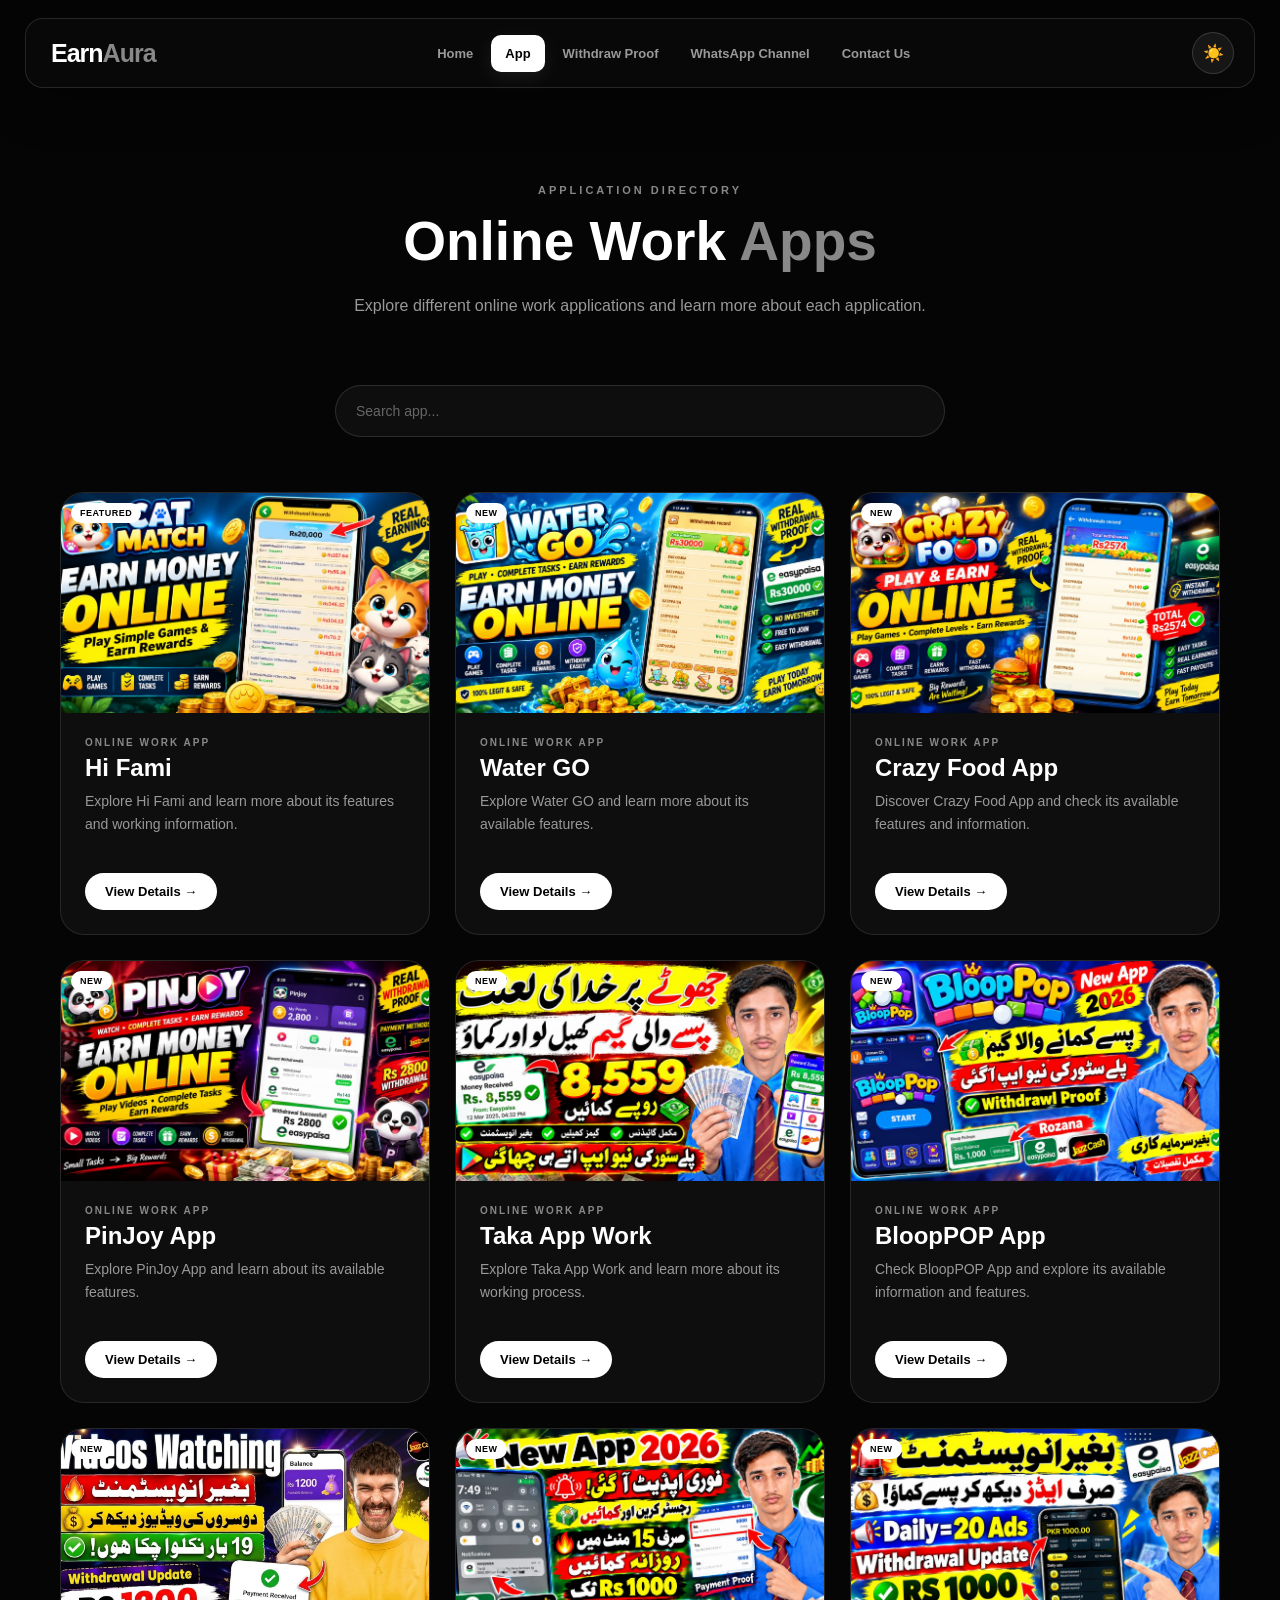
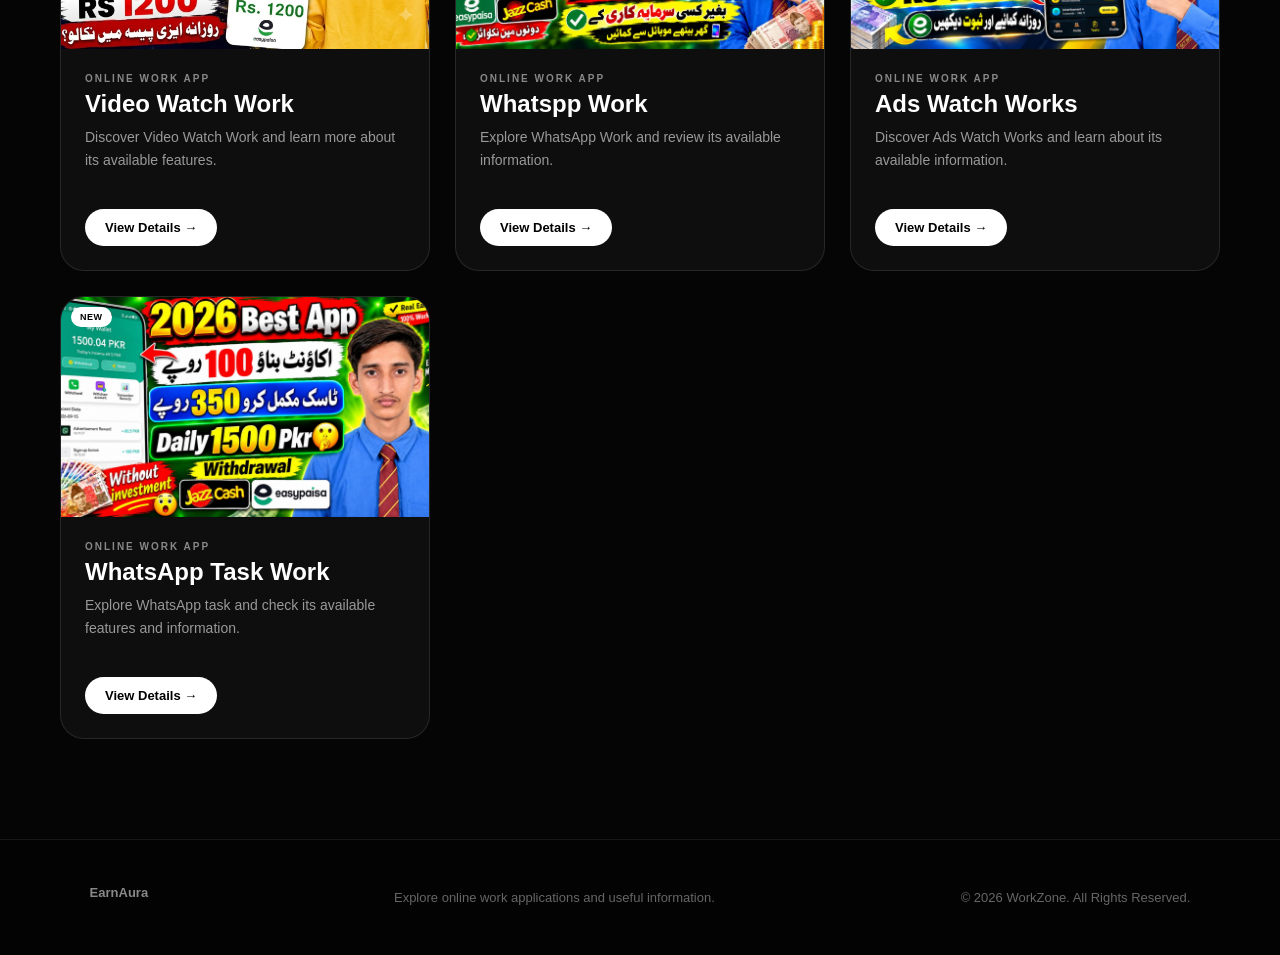
==== commit 67ed871c: "Update website" ====
--- a/app.html
+++ b/app.html
@@ -187,7 +187,7 @@
         <div class="app-image">
 
             <img
-                src="crazyfood.jpeg"
+                src="crazyfood (2).jpeg"
                 alt="App 3"
             >
 
@@ -292,7 +292,7 @@
         <div class="app-image">
 
             <img
-                src="BloopPOP.jpeg"
+                src="Blooppop22.jpeg"
                 alt="App 6"
             >
 
